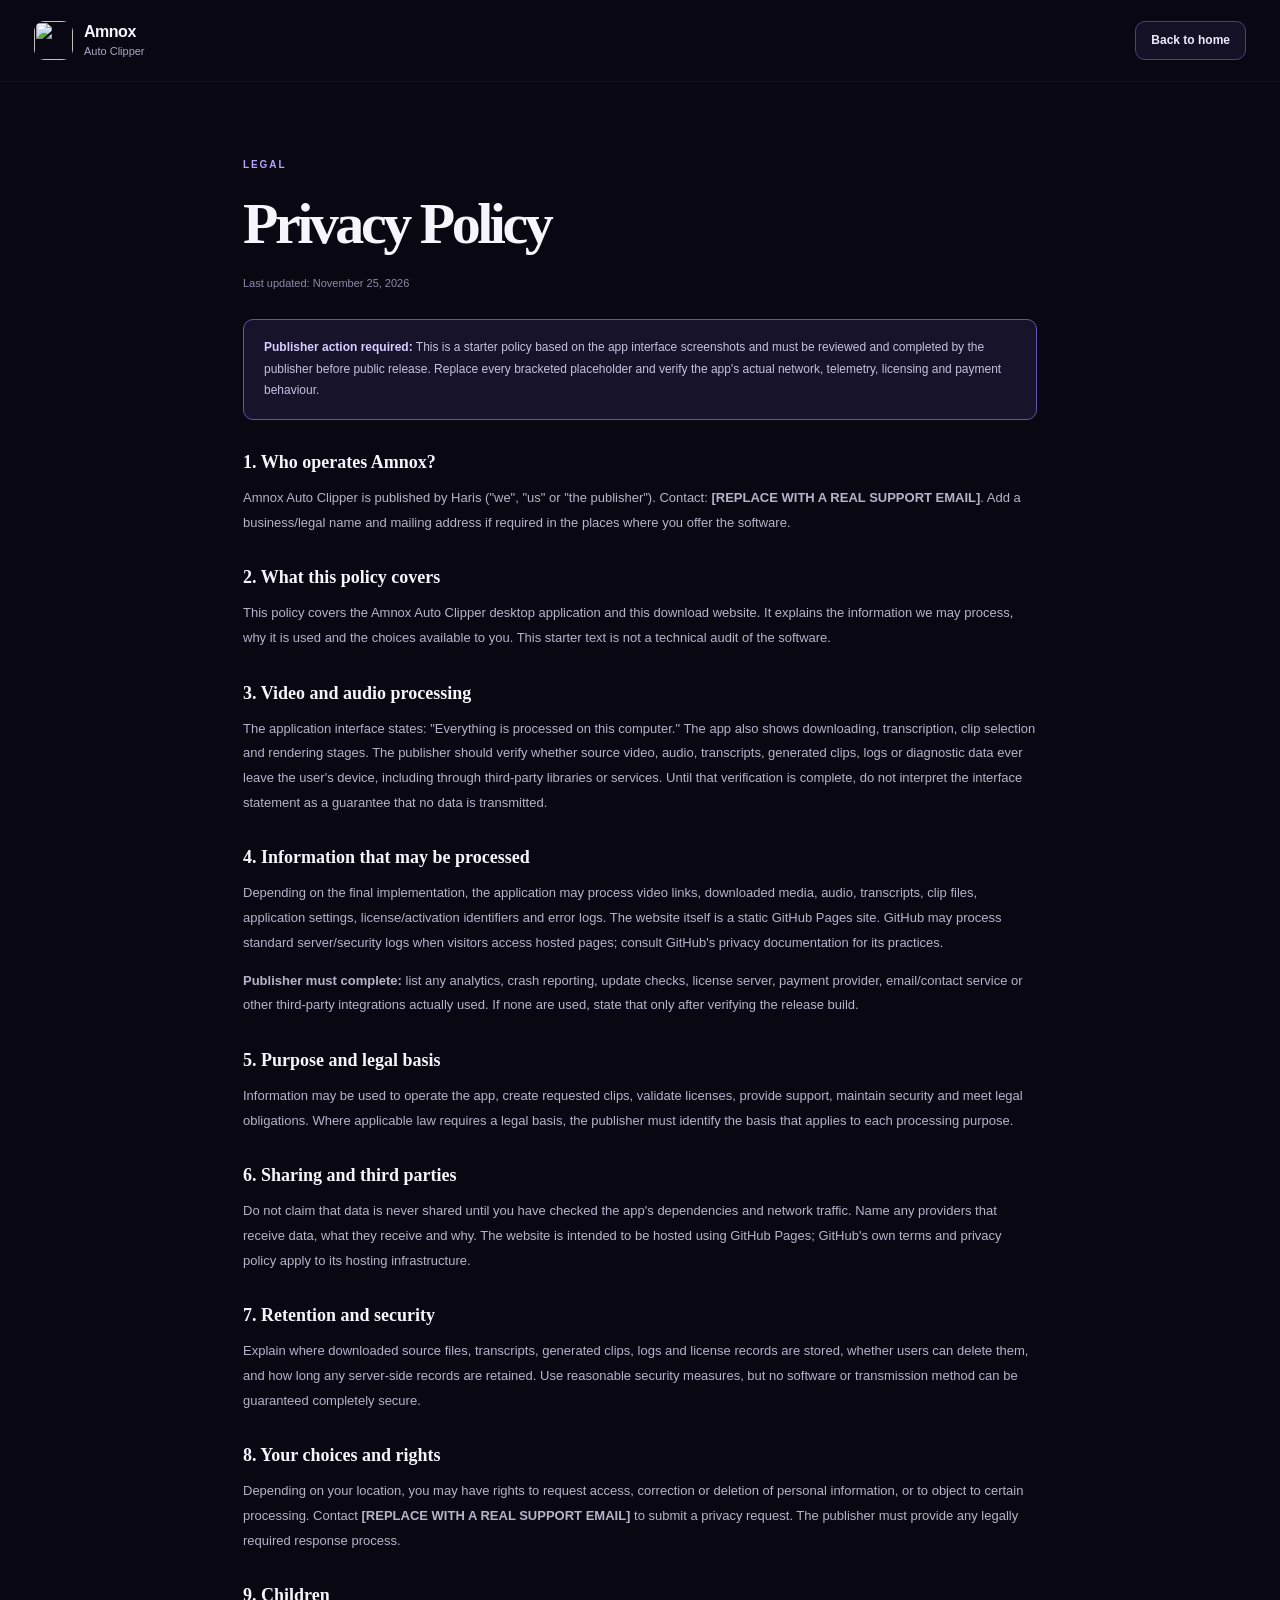
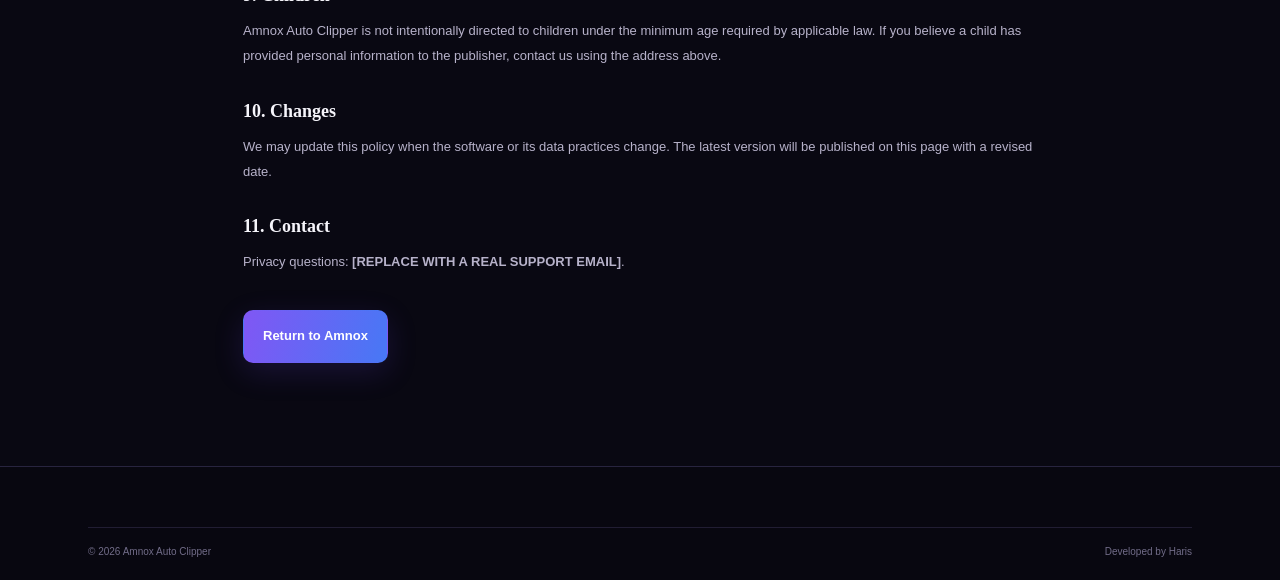
==== privacy.html @ b457562f "Add files via upload" ====
<!doctype html><html lang="en"><head><meta charset="utf-8"><meta name="viewport" content="width=device-width,initial-scale=1"><meta name="theme-color" content="#090812"><title>Privacy Policy — Amnox Auto Clipper</title><link rel="icon" href="assets/amnox-mark.png"><link rel="stylesheet" href="styles.css"></head><body><header class="site-header"><a class="brand" href="index.html"><img src="assets/amnox-mark.png" class="brand-mark" alt=""><span><b>Amnox</b><small>Auto Clipper</small></span></a><a class="button button-outline button-small" href="index.html">Back to home</a></header><main class="section-wrap legal"><div class="eyebrow">LEGAL</div><h1>Privacy Policy</h1><p class="legal-updated">Last updated: November 25, 2026</p>
<div class="legal-notice"><b>Publisher action required:</b> This is a starter policy based on the app interface screenshots and must be reviewed and completed by the publisher before public release. Replace every bracketed placeholder and verify the app's actual network, telemetry, licensing and payment behaviour.</div>
<h2>1. Who operates Amnox?</h2><p>Amnox Auto Clipper is published by Haris ("we", "us" or "the publisher"). Contact: <b>[REPLACE WITH A REAL SUPPORT EMAIL]</b>. Add a business/legal name and mailing address if required in the places where you offer the software.</p>
<h2>2. What this policy covers</h2><p>This policy covers the Amnox Auto Clipper desktop application and this download website. It explains the information we may process, why it is used and the choices available to you. This starter text is not a technical audit of the software.</p>
<h2>3. Video and audio processing</h2><p>The application interface states: "Everything is processed on this computer." The app also shows downloading, transcription, clip selection and rendering stages. The publisher should verify whether source video, audio, transcripts, generated clips, logs or diagnostic data ever leave the user's device, including through third-party libraries or services. Until that verification is complete, do not interpret the interface statement as a guarantee that no data is transmitted.</p>
<h2>4. Information that may be processed</h2><p>Depending on the final implementation, the application may process video links, downloaded media, audio, transcripts, clip files, application settings, license/activation identifiers and error logs. The website itself is a static GitHub Pages site. GitHub may process standard server/security logs when visitors access hosted pages; consult GitHub's privacy documentation for its practices.</p><p><b>Publisher must complete:</b> list any analytics, crash reporting, update checks, license server, payment provider, email/contact service or other third-party integrations actually used. If none are used, state that only after verifying the release build.</p>
<h2>5. Purpose and legal basis</h2><p>Information may be used to operate the app, create requested clips, validate licenses, provide support, maintain security and meet legal obligations. Where applicable law requires a legal basis, the publisher must identify the basis that applies to each processing purpose.</p>
<h2>6. Sharing and third parties</h2><p>Do not claim that data is never shared until you have checked the app's dependencies and network traffic. Name any providers that receive data, what they receive and why. The website is intended to be hosted using GitHub Pages; GitHub's own terms and privacy policy apply to its hosting infrastructure.</p>
<h2>7. Retention and security</h2><p>Explain where downloaded source files, transcripts, generated clips, logs and license records are stored, whether users can delete them, and how long any server-side records are retained. Use reasonable security measures, but no software or transmission method can be guaranteed completely secure.</p>
<h2>8. Your choices and rights</h2><p>Depending on your location, you may have rights to request access, correction or deletion of personal information, or to object to certain processing. Contact <b>[REPLACE WITH A REAL SUPPORT EMAIL]</b> to submit a privacy request. The publisher must provide any legally required response process.</p>
<h2>9. Children</h2><p>Amnox Auto Clipper is not intentionally directed to children under the minimum age required by applicable law. If you believe a child has provided personal information to the publisher, contact us using the address above.</p>
<h2>10. Changes</h2><p>We may update this policy when the software or its data practices change. The latest version will be published on this page with a revised date.</p>
<h2>11. Contact</h2><p>Privacy questions: <b>[REPLACE WITH A REAL SUPPORT EMAIL]</b>.</p>
<p class="legal-back"><a class="button button-primary" href="index.html">Return to Amnox</a></p></main><footer class="footer"><div class="footer-bottom"><span>© <span id="year"></span> Amnox Auto Clipper</span><span>Developed by Haris</span></div></footer><script>document.getElementById("year").textContent=new Date().getFullYear()</script></body></html>
---- styles.css ----
:root{--bg:#090812;--panel:#111022;--panel2:#15132a;--line:#28243f;--text:#f6f5fb;--muted:#aaa6c5;--purple:#8057f4;--blue:#4778f5;--max:1160px}
*{box-sizing:border-box}html{scroll-behavior:smooth;scroll-padding-top:90px}body{margin:0;background:var(--bg);color:var(--text);font-family:"DM Sans",sans-serif;line-height:1.65}a{color:inherit;text-decoration:none}.announcement{height:34px;display:flex;align-items:center;justify-content:center;gap:9px;background:#111022;border-bottom:1px solid #201c35;color:#c5c0dc;font-size:12px;letter-spacing:.04em}.dot{width:7px;height:7px;border-radius:50%;background:#50d6a1;box-shadow:0 0 0 4px #50d6a11a}.site-header{height:82px;max-width:1320px;padding:0 34px;margin:auto;display:flex;align-items:center;justify-content:space-between;gap:28px;border-bottom:1px solid #ffffff0a}.brand{display:flex;align-items:center;gap:11px;min-width:205px}.brand-mark{width:39px;height:39px;border-radius:11px;object-fit:cover}.brand span{display:grid;line-height:1.15}.brand b{font:800 16px Manrope,sans-serif;letter-spacing:-.03em}.brand small{color:#aaa6c5;font-size:11px;margin-top:4px}.nav{display:flex;gap:30px;color:#c1bdd3;font-size:13px}.nav a:hover,.footer a:hover{color:#b69cff}.button{display:inline-flex;align-items:center;justify-content:center;gap:14px;padding:13px 19px;border-radius:10px;font-size:13px;font-weight:700;transition:.2s;border:1px solid transparent}.button:hover{transform:translateY(-2px)}.button-primary{background:linear-gradient(105deg,#8057f4,#4778f5);color:white;box-shadow:0 9px 30px #6848e52c}.button-outline{border-color:#514276;background:#141126;color:#eeeafc}.button-quiet{color:#d0cbe2}.button-small{padding:9px 15px;font-size:12px}.menu-toggle{display:none;background:none;border:0;color:white;font-size:22px}.section-wrap{max-width:var(--max);margin:0 auto;padding-left:28px;padding-right:28px}.hero{min-height:620px;display:grid;grid-template-columns:1fr 1.08fr;align-items:center;gap:45px;padding-top:72px;padding-bottom:76px}.eyebrow{font-size:10px;letter-spacing:.19em;font-weight:700;color:#b6a3ff;display:flex;align-items:center;gap:10px}.eyebrow-line{height:1px;width:25px;background:#8d68fa}.hero h1{font:800 clamp(44px,5.4vw,70px)/1.08 Manrope,sans-serif;letter-spacing:-.065em;margin:23px 0 19px}.hero h1 span,.workflow h2 span{color:#9a7aff}.hero-lead{max-width:500px;color:#b5b1ca;font-size:15px;line-height:1.85}.hero-actions{display:flex;gap:12px;align-items:center;margin-top:30px;flex-wrap:wrap}.hero-notes{display:flex;gap:22px;flex-wrap:wrap;margin-top:28px;color:#aaa6c5;font-size:11px}.hero-notes i{font-style:normal;color:#8f73ff;margin-right:6px}.hero-visual{position:relative;min-width:0}.visual-glow{position:absolute;inset:10% 4%;background:#6e4bdc26;filter:blur(75px);border-radius:50%}.app-window{position:relative;border:1px solid #393153;border-radius:15px;overflow:hidden;background:#100e1d;box-shadow:0 35px 90px #0009;transform:perspective(1100px) rotateY(-4deg) rotateX(1deg)}.window-bar{height:38px;display:flex;align-items:center;justify-content:space-between;padding:0 13px;background:#d8e2f7;color:#1c2030;font-size:10px}.window-brand{display:flex;align-items:center;gap:7px}.window-brand img{width:17px;height:17px;border-radius:4px}.window-controls{color:#34394a}.hero-shot{display:block;width:100%;height:auto}.floating-note{position:absolute;right:-17px;bottom:-24px;display:flex;align-items:center;gap:11px;padding:13px 17px;background:#17142a;border:1px solid #393052;border-radius:12px;box-shadow:0 14px 45px #0008}.note-icon{display:grid;place-items:center;width:31px;height:31px;border-radius:9px;background:#7656ef25;color:#b59aff}.floating-note b,.floating-note small{display:block}.floating-note b{font-size:11px}.floating-note small{color:#aaa6c5;font-size:10px}.trust-strip{display:grid;grid-template-columns:repeat(3,1fr);border-top:1px solid var(--line);border-bottom:1px solid var(--line);padding-top:23px;padding-bottom:23px}.trust-strip>div{display:grid;grid-template-columns:35px 1fr;align-items:center;column-gap:10px;border-right:1px solid var(--line);padding:0 22px}.trust-strip>div:first-child{padding-left:0}.trust-strip>div:last-child{border:0}.strip-icon{grid-row:span 2;color:#a78bfa;font-size:20px}.trust-strip b{font-size:12px}.trust-strip small{font-size:10px;color:#9994b4}.section{padding-top:112px;padding-bottom:112px}.section-heading{max-width:570px}.section-heading h2,.workflow h2,.download-copy h2,.final-cta h2{font:800 clamp(35px,4vw,50px)/1.15 Manrope,sans-serif;letter-spacing:-.055em;margin:17px 0}.section-heading p,.workflow-copy>p,.download-copy>p{color:#aaa6c5;font-size:14px;max-width:480px}.feature-grid{display:grid;grid-template-columns:repeat(4,1fr);gap:13px;margin-top:48px}.feature-card{position:relative;min-height:225px;padding:25px 21px;background:linear-gradient(145deg,#151329,#0e0d19);border:1px solid #292541;border-radius:13px}.feature-number{position:absolute;right:20px;top:19px;color:#66617f;font-size:10px}.feature-symbol{display:grid;place-items:center;width:42px;height:42px;border-radius:11px;background:#7958ef1e;color:#b59aff;font-size:22px;margin-bottom:25px}.feature-card h3{font:700 15px Manrope;margin:0 0 10px}.feature-card p{font-size:11px;color:#a8a4bf;line-height:1.8;margin:0}.workflow-section{background:#100e1c;border-top:1px solid #211d36;border-bottom:1px solid #211d36}.workflow{display:grid;grid-template-columns:.8fr 1.2fr;gap:75px;align-items:center;padding-top:100px;padding-bottom:100px}.workflow h2{font-size:52px}.steps{list-style:none;padding:0;margin:30px 0 0;counter-reset:step}.steps li{counter-increment:step;position:relative;padding:0 0 23px 48px}.steps li:before{content:"0" counter(step);position:absolute;left:0;top:0;color:#a78bfa;font:700 12px Manrope}.steps li b,.steps li small{display:block}.steps li b{font-size:13px}.steps li small{color:#9994b4;font-size:11px;margin-top:4px}.workflow-image{position:relative}.workflow-image img{display:block;width:100%;border:1px solid #393052;border-radius:12px;box-shadow:0 25px 70px #0007}.image-caption{position:absolute;bottom:13px;left:14px;background:#090812d9;padding:7px 11px;border-radius:6px;color:#d4ccef;font-size:10px}.centered{text-align:center;margin:0 auto}.centered .eyebrow{justify-content:center}.centered p{margin-left:auto;margin-right:auto}.gallery{display:grid;grid-template-columns:repeat(2,1fr);gap:17px;margin-top:45px}.gallery-item{position:relative;overflow:hidden;border:1px solid #302b49;border-radius:12px;background:#100e1d;padding:0;cursor:zoom-in;text-align:left}.gallery-item img{display:block;width:100%;height:260px;object-fit:cover;object-position:top;transition:transform .35s}.gallery-item:hover img{transform:scale(1.025)}.gallery-item span{display:block;padding:12px 15px;font-size:11px;color:#d4cfe5}.gallery-wide{grid-column:span 2}.gallery-wide img{height:360px;object-position:top}.pricing-section{background:#100e1c;border-top:1px solid #211d36;border-bottom:1px solid #211d36;padding:105px 0}.pricing-grid{display:grid;grid-template-columns:repeat(3,1fr);gap:15px;max-width:900px;margin:45px auto 0}.price-card{padding:27px;background:#151329;border:1px solid #302b49;border-radius:13px}.price-card.featured{border-color:#7859e7;box-shadow:0 0 0 1px #7859e733}.plan-label{font-size:10px;letter-spacing:.15em;font-weight:700;color:#b8a7ff}.plan-tag{font-size:9px;letter-spacing:.05em;border:1px solid #5d4a9c;padding:3px 6px;border-radius:4px;margin-left:7px}.price{font:800 43px Manrope;letter-spacing:-.06em;margin:17px 0 5px}.price span{font:500 11px "DM Sans";letter-spacing:0;color:#aaa6c5}.price-card p{min-height:48px;color:#aaa6c5;font-size:11px}.full{width:100%;margin-top:15px}.pricing-footnote{text-align:center;color:#817c9b;font-size:10px;margin:20px 0 0}.download-section{padding-top:105px;padding-bottom:65px}.download-card{display:grid;grid-template-columns:1.2fr .8fr;gap:50px;padding:48px;background:linear-gradient(130deg,#17142b,#100f1e);border:1px solid #3a315a;border-radius:17px;position:relative;overflow:hidden}.download-card:after{content:"";position:absolute;width:300px;height:300px;border-radius:50%;right:10%;top:-210px;background:#7958ef22;filter:blur(35px)}.download-copy,.download-meta{position:relative;z-index:1}.download-copy h2{font-size:43px}.download-copy>p{max-width:400px}.download-link[aria-disabled=true]{opacity:.65;cursor:not-allowed;pointer-events:none}.download-hint{display:block;color:#928dab;font-size:10px;margin-top:12px}.download-meta{align-self:center;border-left:1px solid #38314f;padding-left:35px}.meta-row{display:flex;justify-content:space-between;gap:15px;padding:11px 0;border-bottom:1px solid #29243d;font-size:11px}.meta-row span{color:#9994b4}.meta-row b{font-weight:600}.download-disclaimer{font-size:10px;color:#817c9b;max-width:850px;margin:16px auto}.faq-section{display:grid;grid-template-columns:.8fr 1.2fr;gap:80px;padding-top:70px;padding-bottom:105px}.faq-list details{border-bottom:1px solid #2b2741;padding:17px 0}.faq-list summary{cursor:pointer;list-style:none;font-size:13px;font-weight:600}.faq-list summary:after{content:"+";float:right;color:#a78bfa;font-size:18px}.faq-list details[open] summary:after{content:"−"}.faq-list p{color:#aaa6c5;font-size:12px;line-height:1.8;margin:12px 0 0}.final-cta{display:flex;align-items:center;justify-content:space-between;gap:25px;padding-top:55px;padding-bottom:65px;border-top:1px solid #28243f}.final-cta h2{font-size:34px;margin-bottom:0}.footer{border-top:1px solid #28243f;background:#080710;padding:35px max(28px,calc((100% - 1104px)/2)) 20px}.footer-main{display:flex;align-items:center;gap:30px;flex-wrap:wrap}.footer-main>p{color:#88839f;font-size:11px;margin-right:auto}.footer-links{display:flex;gap:20px;color:#b4afc8;font-size:11px}.footer-bottom{display:flex;justify-content:space-between;border-top:1px solid #211d33;margin-top:25px;padding-top:16px;color:#716c88;font-size:10px}.lightbox{position:fixed;inset:0;background:#05040bed;z-index:20;display:none;align-items:center;justify-content:center;padding:40px}.lightbox.open{display:flex}.lightbox img{max-width:94vw;max-height:86vh;object-fit:contain;border:1px solid #514276;border-radius:8px}.lightbox-close{position:absolute;right:25px;top:15px;background:none;border:0;color:white;font-size:35px;cursor:pointer}
@media(max-width:900px){.nav{gap:15px}.hero{grid-template-columns:1fr;gap:50px;padding-top:65px}.hero-copy{max-width:650px}.hero-visual{max-width:750px;margin:auto}.feature-grid{grid-template-columns:repeat(2,1fr)}.workflow{gap:35px}.faq-section{gap:35px}}
@media(max-width:650px){.site-header{height:70px;padding:0 18px}.header-cta{display:none}.menu-toggle{display:block;margin-left:auto}.nav{display:none;position:absolute;top:104px;left:0;right:0;background:#100e1e;padding:18px 22px;z-index:10;border-bottom:1px solid #302b49;flex-direction:column}.nav.open{display:flex}.section-wrap{padding-left:19px;padding-right:19px}.hero{padding-top:55px;padding-bottom:55px;min-height:0}.hero h1{font-size:46px}.hero-lead{font-size:13px}.hero-actions{align-items:stretch;flex-direction:column}.hero-actions .button{width:100%}.floating-note{right:5px}.trust-strip{grid-template-columns:1fr;gap:15px}.trust-strip>div{border:0;padding:0!important}.section{padding-top:75px;padding-bottom:75px}.section-heading h2,.workflow h2{font-size:39px}.feature-grid{grid-template-columns:1fr}.feature-card{min-height:0}.workflow{grid-template-columns:1fr;padding-top:75px;padding-bottom:75px}.gallery{grid-template-columns:1fr}.gallery-wide{grid-column:auto}.gallery-item img,.gallery-wide img{height:auto;max-height:270px}.pricing-grid{grid-template-columns:1fr}.price-card p{min-height:0}.download-card{grid-template-columns:1fr;padding:28px 22px;gap:28px}.download-meta{border-left:0;border-top:1px solid #38314f;padding:15px 0 0}.faq-section{grid-template-columns:1fr;gap:10px}.final-cta{align-items:flex-start;flex-direction:column}.footer-main{align-items:flex-start;gap:18px}.footer-main>p{width:100%;margin:0}.footer-links{flex-wrap:wrap}.footer-bottom{gap:10px;flex-direction:column}.lightbox{padding:15px}}

.legal{max-width:850px;padding-top:75px;padding-bottom:90px}.legal h1{font:800 clamp(40px,6vw,58px)/1.1 Manrope;letter-spacing:-.06em;margin:18px 0}.legal h2{font:700 18px Manrope;margin:32px 0 8px}.legal p{font-size:13px;color:#b7b2ca;line-height:1.9}.legal-updated{color:#8f89aa!important;font-size:11px!important}.legal-notice{padding:17px 20px;border:1px solid #6850ad;background:#17132b;border-radius:10px;color:#c7c0df;font-size:12px;line-height:1.8;margin:25px 0}.legal-notice b{color:#d9ceff}.legal-back{margin-top:35px}


/* Purchase and contact actions */
.price-card .text-contact{display:block;text-align:center;margin-top:13px;color:#b9a7ff;font-size:11px;text-decoration:underline;text-underline-offset:3px}.price-card .text-contact:hover{color:#fff}.contact-section{padding-top:25px;padding-bottom:65px}.contact-card{display:grid;grid-template-columns:1fr auto;align-items:center;gap:35px;padding:34px 38px;background:#111020;border:1px solid #332b4e;border-radius:15px}.contact-card h2{font:800 32px Manrope,sans-serif;letter-spacing:-.05em;margin:10px 0}.contact-card p{max-width:560px;color:#aaa6c5;font-size:12px}.contact-actions{display:flex;flex-direction:column;gap:10px;min-width:220px}.contact-actions small{color:#8983a3;font-size:10px;text-align:center}.download-link[aria-disabled=true]{opacity:.55;cursor:not-allowed;pointer-events:none}.download-link:not([aria-disabled=true]){cursor:pointer}.download-hint{max-width:430px;line-height:1.7}@media(max-width:650px){.contact-card{grid-template-columns:1fr;padding:25px 20px}.contact-actions{min-width:0}.contact-section{padding-bottom:45px}}
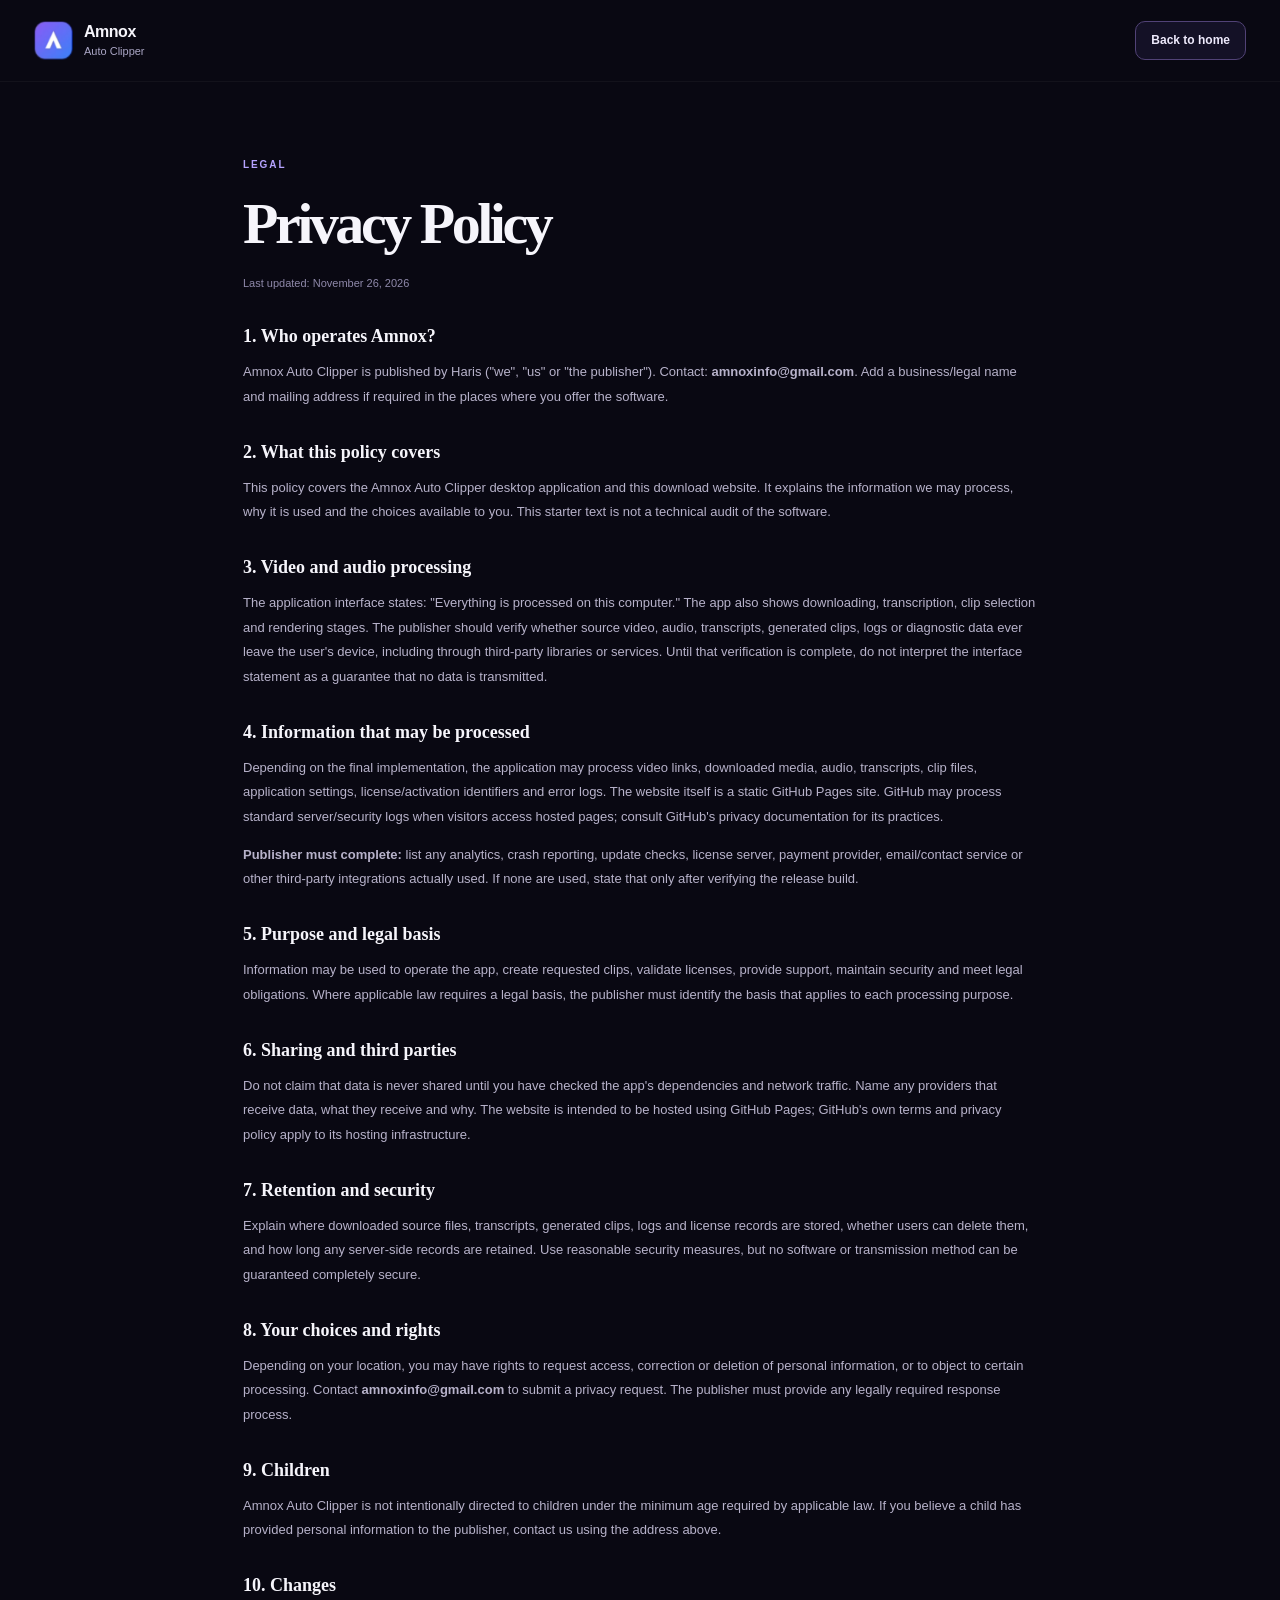
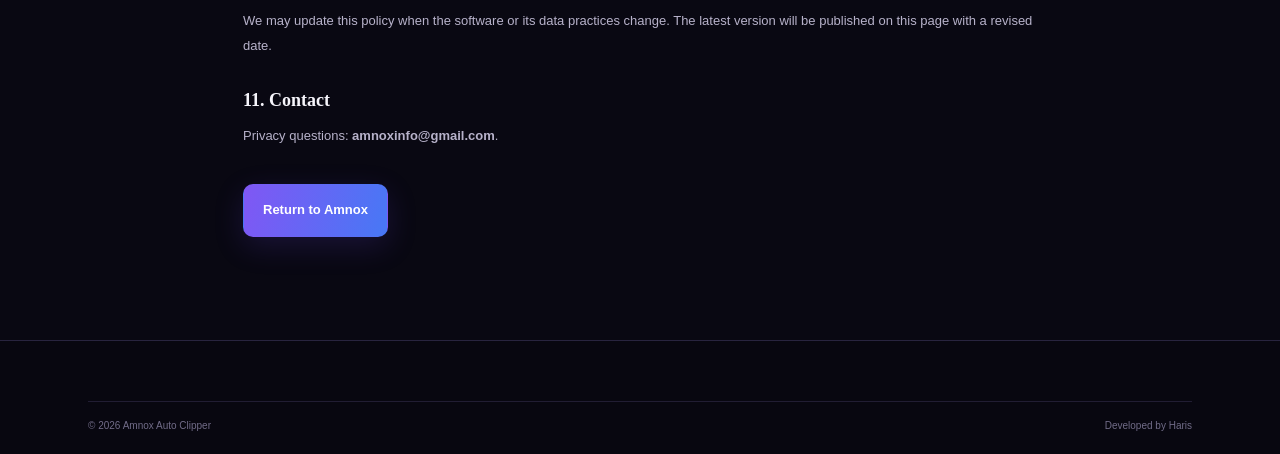
==== commit 61e788df: "Add files via upload" ====
--- a/privacy.html
+++ b/privacy.html
@@ -1,14 +1,13 @@
-<!doctype html><html lang="en"><head><meta charset="utf-8"><meta name="viewport" content="width=device-width,initial-scale=1"><meta name="theme-color" content="#090812"><title>Privacy Policy — Amnox Auto Clipper</title><link rel="icon" href="assets/amnox-mark.png"><link rel="stylesheet" href="styles.css"></head><body><header class="site-header"><a class="brand" href="index.html"><img src="assets/amnox-mark.png" class="brand-mark" alt=""><span><b>Amnox</b><small>Auto Clipper</small></span></a><a class="button button-outline button-small" href="index.html">Back to home</a></header><main class="section-wrap legal"><div class="eyebrow">LEGAL</div><h1>Privacy Policy</h1><p class="legal-updated">Last updated: November 25, 2026</p>
-<div class="legal-notice"><b>Publisher action required:</b> This is a starter policy based on the app interface screenshots and must be reviewed and completed by the publisher before public release. Replace every bracketed placeholder and verify the app's actual network, telemetry, licensing and payment behaviour.</div>
-<h2>1. Who operates Amnox?</h2><p>Amnox Auto Clipper is published by Haris ("we", "us" or "the publisher"). Contact: <b>[REPLACE WITH A REAL SUPPORT EMAIL]</b>. Add a business/legal name and mailing address if required in the places where you offer the software.</p>
+<!doctype html><html lang="en"><head><meta charset="utf-8"><meta name="viewport" content="width=device-width,initial-scale=1"><meta name="theme-color" content="#090812"><title>Privacy Policy — Amnox Auto Clipper</title><link rel="icon" href="assets/amnox-mark.png"><link rel="stylesheet" href="styles.css"></head><body><header class="site-header"><a class="brand" href="index.html"><img src="assets/amnox-mark.png" class="brand-mark" alt=""><span><b>Amnox</b><small>Auto Clipper</small></span></a><a class="button button-outline button-small" href="index.html">Back to home</a></header><main class="section-wrap legal"><div class="eyebrow">LEGAL</div><h1>Privacy Policy</h1><p class="legal-updated">Last updated: November 26, 2026</p>
+<h2>1. Who operates Amnox?</h2><p>Amnox Auto Clipper is published by Haris ("we", "us" or "the publisher"). Contact: <b>amnoxinfo@gmail.com</b>. Add a business/legal name and mailing address if required in the places where you offer the software.</p>
 <h2>2. What this policy covers</h2><p>This policy covers the Amnox Auto Clipper desktop application and this download website. It explains the information we may process, why it is used and the choices available to you. This starter text is not a technical audit of the software.</p>
 <h2>3. Video and audio processing</h2><p>The application interface states: "Everything is processed on this computer." The app also shows downloading, transcription, clip selection and rendering stages. The publisher should verify whether source video, audio, transcripts, generated clips, logs or diagnostic data ever leave the user's device, including through third-party libraries or services. Until that verification is complete, do not interpret the interface statement as a guarantee that no data is transmitted.</p>
 <h2>4. Information that may be processed</h2><p>Depending on the final implementation, the application may process video links, downloaded media, audio, transcripts, clip files, application settings, license/activation identifiers and error logs. The website itself is a static GitHub Pages site. GitHub may process standard server/security logs when visitors access hosted pages; consult GitHub's privacy documentation for its practices.</p><p><b>Publisher must complete:</b> list any analytics, crash reporting, update checks, license server, payment provider, email/contact service or other third-party integrations actually used. If none are used, state that only after verifying the release build.</p>
 <h2>5. Purpose and legal basis</h2><p>Information may be used to operate the app, create requested clips, validate licenses, provide support, maintain security and meet legal obligations. Where applicable law requires a legal basis, the publisher must identify the basis that applies to each processing purpose.</p>
 <h2>6. Sharing and third parties</h2><p>Do not claim that data is never shared until you have checked the app's dependencies and network traffic. Name any providers that receive data, what they receive and why. The website is intended to be hosted using GitHub Pages; GitHub's own terms and privacy policy apply to its hosting infrastructure.</p>
 <h2>7. Retention and security</h2><p>Explain where downloaded source files, transcripts, generated clips, logs and license records are stored, whether users can delete them, and how long any server-side records are retained. Use reasonable security measures, but no software or transmission method can be guaranteed completely secure.</p>
-<h2>8. Your choices and rights</h2><p>Depending on your location, you may have rights to request access, correction or deletion of personal information, or to object to certain processing. Contact <b>[REPLACE WITH A REAL SUPPORT EMAIL]</b> to submit a privacy request. The publisher must provide any legally required response process.</p>
+<h2>8. Your choices and rights</h2><p>Depending on your location, you may have rights to request access, correction or deletion of personal information, or to object to certain processing. Contact <b>amnoxinfo@gmail.com</b> to submit a privacy request. The publisher must provide any legally required response process.</p>
 <h2>9. Children</h2><p>Amnox Auto Clipper is not intentionally directed to children under the minimum age required by applicable law. If you believe a child has provided personal information to the publisher, contact us using the address above.</p>
 <h2>10. Changes</h2><p>We may update this policy when the software or its data practices change. The latest version will be published on this page with a revised date.</p>
-<h2>11. Contact</h2><p>Privacy questions: <b>[REPLACE WITH A REAL SUPPORT EMAIL]</b>.</p>
+<h2>11. Contact</h2><p>Privacy questions: <b>amnoxinfo@gmail.com</b>.</p>
 <p class="legal-back"><a class="button button-primary" href="index.html">Return to Amnox</a></p></main><footer class="footer"><div class="footer-bottom"><span>© <span id="year"></span> Amnox Auto Clipper</span><span>Developed by Haris</span></div></footer><script>document.getElementById("year").textContent=new Date().getFullYear()</script></body></html>
